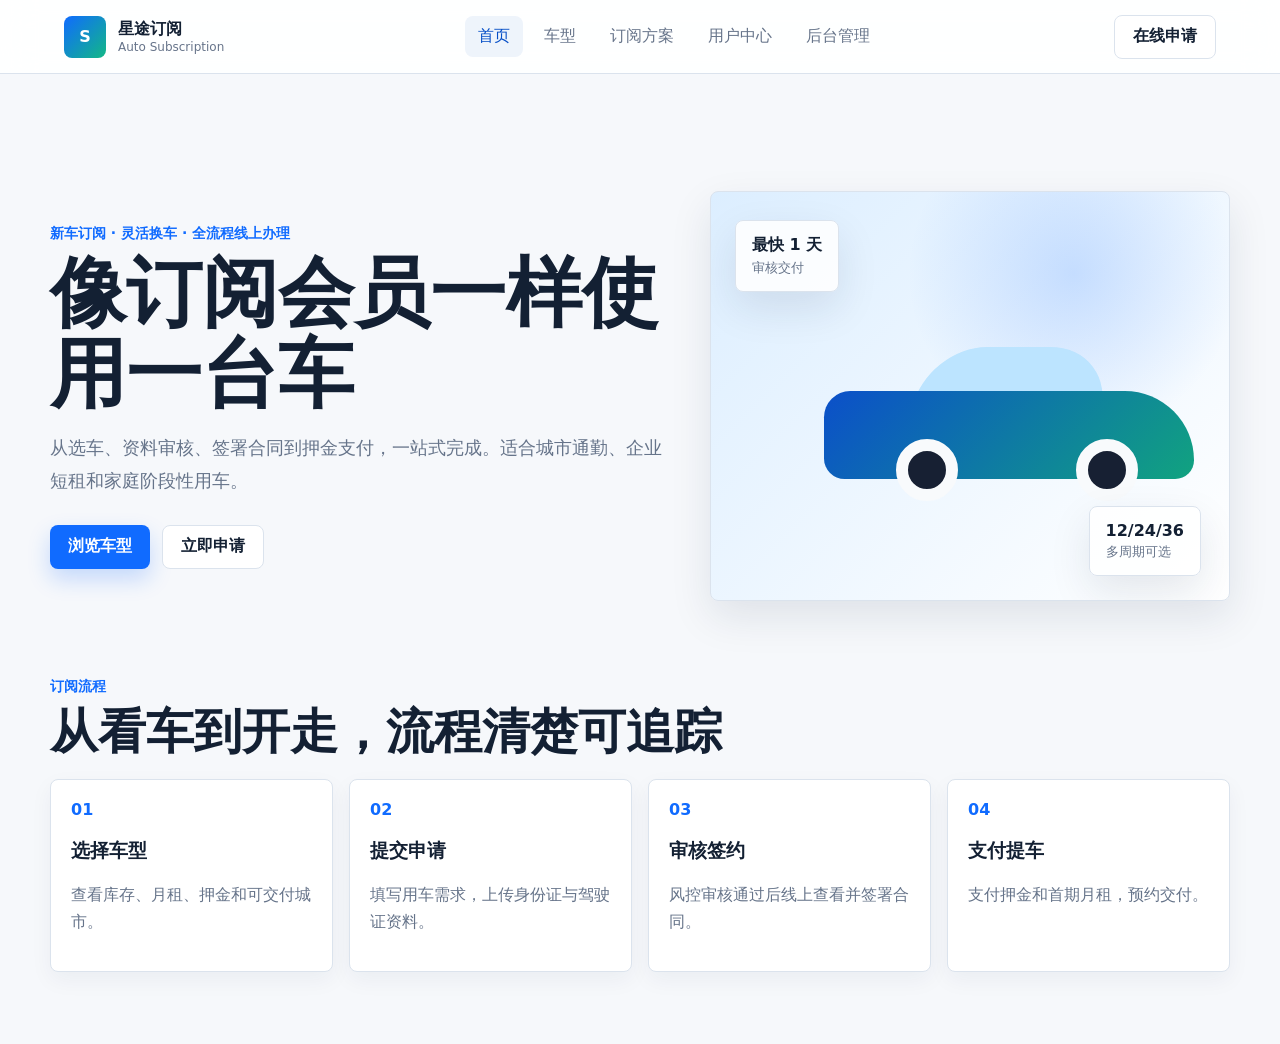
==== index.html @ 54c01206 "Initial car subscription website" ====
<!doctype html>
<html lang="zh-CN">
  <head>
    <meta charset="UTF-8" />
    <meta name="viewport" content="width=device-width, initial-scale=1.0" />
    <title>星途汽车订阅平台</title>
    <link rel="stylesheet" href="./styles.css" />
  </head>
  <body>
    <header class="topbar">
      <a class="brand" href="#home" data-route="home">
        <span class="brand-mark">S</span>
        <span>
          <strong>星途订阅</strong>
          <small>Auto Subscription</small>
        </span>
      </a>
      <nav class="main-nav" aria-label="主导航">
        <a href="#home" data-route="home">首页</a>
        <a href="#models" data-route="models">车型</a>
        <a href="#plans" data-route="plans">订阅方案</a>
        <a href="#user" data-route="user">用户中心</a>
        <a href="#admin" data-route="admin">后台管理</a>
      </nav>
      <a class="ghost-button" href="#apply" data-route="apply">在线申请</a>
    </header>

    <main>
      <section class="page active" id="home" data-page="home">
        <div class="hero">
          <div class="hero-copy">
            <span class="eyebrow">新车订阅 · 灵活换车 · 全流程线上办理</span>
            <h1>像订阅会员一样使用一台车</h1>
            <p>从选车、资料审核、签署合同到押金支付，一站式完成。适合城市通勤、企业短租和家庭阶段性用车。</p>
            <div class="hero-actions">
              <a class="primary-button" href="#models" data-route="models">浏览车型</a>
              <a class="secondary-button" href="#apply" data-route="apply">立即申请</a>
            </div>
          </div>
          <div class="hero-visual" aria-label="订阅汽车展示">
            <div class="car-illustration">
              <div class="car-window"></div>
              <div class="car-body"></div>
              <div class="wheel left"></div>
              <div class="wheel right"></div>
            </div>
            <div class="floating-stat top">
              <strong>最快 1 天</strong>
              <span>审核交付</span>
            </div>
            <div class="floating-stat bottom">
              <strong>12/24/36</strong>
              <span>多周期可选</span>
            </div>
          </div>
        </div>

        <div class="section-header">
          <span>订阅流程</span>
          <h2>从看车到开走，流程清楚可追踪</h2>
        </div>
        <div class="steps-grid">
          <article>
            <strong>01</strong>
            <h3>选择车型</h3>
            <p>查看库存、月租、押金和可交付城市。</p>
          </article>
          <article>
            <strong>02</strong>
            <h3>提交申请</h3>
            <p>填写用车需求，上传身份证与驾驶证资料。</p>
          </article>
          <article>
            <strong>03</strong>
            <h3>审核签约</h3>
            <p>风控审核通过后线上查看并签署合同。</p>
          </article>
          <article>
            <strong>04</strong>
            <h3>支付提车</h3>
            <p>支付押金和首期月租，预约交付。</p>
          </article>
        </div>
      </section>

      <section class="page" id="models" data-page="models">
        <div class="section-header">
          <span>车型列表页</span>
          <h2>选择适合你的订阅车型</h2>
          <p>支持按级别、能源类型和库存状态快速筛选。</p>
        </div>
        <div class="filter-bar">
          <button class="filter active" data-filter="all">全部</button>
          <button class="filter" data-filter="ev">新能源</button>
          <button class="filter" data-filter="suv">SUV</button>
          <button class="filter" data-filter="sedan">轿车</button>
          <button class="filter" data-filter="available">现车可订</button>
        </div>
        <div class="model-grid" id="modelGrid"></div>
      </section>

      <section class="page" id="detail" data-page="detail">
        <div class="detail-layout" id="detailView"></div>
      </section>

      <section class="page" id="plans" data-page="plans">
        <div class="section-header">
          <span>订阅方案选择页</span>
          <h2>选择周期与服务包</h2>
          <p>价格包含基础保险、保养和道路救援，可叠加里程包。</p>
        </div>
        <div class="plan-grid" id="planGrid"></div>
      </section>

      <section class="page" id="apply" data-page="apply">
        <div class="form-shell">
          <div>
            <span class="eyebrow">在线申请页</span>
            <h2>提交订阅申请</h2>
            <p>填写后会进入资料上传与审核流程。当前为本地演示，不会真实提交。</p>
          </div>
          <form class="stacked-form">
            <label>
              订阅车型
              <select>
                <option>Model E 城市版</option>
                <option>Voyage SUV Pro</option>
                <option>Lux S 商务版</option>
              </select>
            </label>
            <label>
              用车城市
              <input type="text" value="上海" />
            </label>
            <label>
              预计开始时间
              <input type="date" />
            </label>
            <label>
              联系人姓名
              <input type="text" placeholder="请输入姓名" />
            </label>
            <label>
              手机号
              <input type="tel" placeholder="请输入手机号" />
            </label>
            <label>
              备注需求
              <textarea placeholder="如交付地址、颜色偏好、企业用车等"></textarea>
            </label>
            <a class="primary-button wide" href="#upload" data-route="upload">下一步：上传资料</a>
          </form>
        </div>
      </section>

      <section class="page" id="upload" data-page="upload">
        <div class="section-header">
          <span>身份/驾驶证资料上传页</span>
          <h2>上传审核资料</h2>
          <p>资料用于实名认证、驾驶资质和风控校验。</p>
        </div>
        <div class="upload-grid">
          <div class="upload-box">
            <strong>身份证正反面</strong>
            <p>支持 JPG、PNG、PDF，需清晰无遮挡。</p>
            <button>选择文件</button>
          </div>
          <div class="upload-box">
            <strong>驾驶证主页/副页</strong>
            <p>有效期需覆盖订阅周期。</p>
            <button>选择文件</button>
          </div>
          <div class="upload-box">
            <strong>补充风控资料</strong>
            <p>企业用户可上传营业执照或授权书。</p>
            <button>选择文件</button>
          </div>
        </div>
        <div class="flow-actions">
          <a class="secondary-button" href="#apply" data-route="apply">返回申请</a>
          <a class="primary-button" href="#confirm" data-route="confirm">提交审核并确认订单</a>
        </div>
      </section>

      <section class="page" id="confirm" data-page="confirm">
        <div class="checkout-layout">
          <div class="checkout-main">
            <span class="eyebrow">订单确认页</span>
            <h2>确认订阅订单</h2>
            <div class="summary-list">
              <div><span>车型</span><strong>Model E 城市版</strong></div>
              <div><span>周期</span><strong>24 个月</strong></div>
              <div><span>月租</span><strong>¥4,280/月</strong></div>
              <div><span>押金</span><strong>¥12,000</strong></div>
              <div><span>交付城市</span><strong>上海</strong></div>
            </div>
          </div>
          <aside class="checkout-side">
            <h3>费用合计</h3>
            <div class="price-line"><span>押金</span><strong>¥12,000</strong></div>
            <div class="price-line"><span>首期月租</span><strong>¥4,280</strong></div>
            <div class="price-total"><span>本次应付</span><strong>¥16,280</strong></div>
            <a class="primary-button wide" href="#payment" data-route="payment">去支付</a>
          </aside>
        </div>
      </section>

      <section class="page" id="payment" data-page="payment">
        <div class="payment-panel">
          <span class="eyebrow">支付/押金支付页</span>
          <h2>支付押金与首期月租</h2>
          <div class="pay-methods">
            <button class="pay-method active">微信支付</button>
            <button class="pay-method">支付宝</button>
            <button class="pay-method">企业转账</button>
          </div>
          <div class="qr-code">¥16,280</div>
          <p>支付成功后订单进入“待签约/交付”状态。</p>
          <a class="primary-button" href="#contract" data-route="contract">模拟支付成功</a>
        </div>
      </section>

      <section class="page" id="user" data-page="user">
        <div class="dashboard-layout">
          <aside class="sidebar">
            <strong>用户中心</strong>
            <a href="#user" data-route="user">我的订单</a>
            <a href="#contract" data-route="contract">合同签署</a>
            <a href="#upload" data-route="upload">资料管理</a>
            <a href="#payment" data-route="payment">账单支付</a>
          </aside>
          <div class="dashboard-main">
            <div class="section-header compact">
              <span>用户中心</span>
              <h2>我的订阅</h2>
            </div>
            <div class="user-card">
              <div>
                <h3>Model E 城市版</h3>
                <p>订单号：SO20260521001 · 状态：待签署合同</p>
              </div>
              <a class="secondary-button" href="#contract" data-route="contract">查看合同</a>
            </div>
            <div class="progress-line">
              <span class="done">申请</span>
              <span class="done">审核</span>
              <span class="active">签约</span>
              <span>支付</span>
              <span>交付</span>
            </div>
            <div class="metric-grid">
              <article><span>下次账单</span><strong>2026-06-21</strong></article>
              <article><span>月租</span><strong>¥4,280</strong></article>
              <article><span>剩余里程</span><strong>1,820 km</strong></article>
            </div>
          </div>
        </div>
      </section>

      <section class="page" id="contract" data-page="contract">
        <div class="contract-layout">
          <div class="contract-doc">
            <span>汽车订阅服务合同</span>
            <h2>星途订阅平台车辆订阅协议</h2>
            <p>甲方为车辆订阅服务提供方，乙方为订阅用户。双方确认车辆、费用、交付、保险、违约与退订规则，并通过电子签名完成合同确认。</p>
            <div class="contract-clause">1. 订阅车辆：Model E 城市版，车架号待交付时确认。</div>
            <div class="contract-clause">2. 订阅周期：24 个月，月租 ¥4,280，押金 ¥12,000。</div>
            <div class="contract-clause">3. 费用支付：乙方应按月支付订阅费用，逾期将触发提醒与风控流程。</div>
            <div class="signature-box">点击右侧按钮完成电子签署</div>
          </div>
          <aside class="contract-actions">
            <span class="eyebrow">合同查看与签署页</span>
            <h3>签署状态</h3>
            <p>合同模板已生成，等待用户电子签。</p>
            <button class="primary-button wide" id="signButton">电子签署</button>
            <button class="secondary-button wide">下载合同</button>
          </aside>
        </div>
      </section>

      <section class="page" id="admin" data-page="admin">
        <div class="admin-layout">
          <aside class="admin-menu">
            <strong>运营后台</strong>
            <button class="admin-tab active" data-admin="vehicles">车辆管理</button>
            <button class="admin-tab" data-admin="pricing">价格管理</button>
            <button class="admin-tab" data-admin="orders">订单管理</button>
            <button class="admin-tab" data-admin="customers">客户管理</button>
            <button class="admin-tab" data-admin="contracts">合同管理</button>
            <button class="admin-tab" data-admin="payments">支付管理</button>
            <button class="admin-tab" data-admin="risk">风控审核</button>
            <button class="admin-tab" data-admin="analytics">运营数据</button>
          </aside>
          <section class="admin-content">
            <div class="admin-head">
              <div>
                <span class="eyebrow">后台模块</span>
                <h2 id="adminTitle">车辆管理</h2>
              </div>
              <button class="primary-button">新增记录</button>
            </div>
            <div class="admin-kpis" id="adminKpis"></div>
            <div class="table-wrap">
              <table>
                <thead id="adminTableHead"></thead>
                <tbody id="adminTableBody"></tbody>
              </table>
            </div>
          </section>
        </div>
      </section>
    </main>

    <script src="./app.js"></script>
  </body>
</html>
---- styles.css ----
:root {
  color-scheme: light;
  --bg: #f6f8fb;
  --panel: #ffffff;
  --panel-soft: #eef4fb;
  --text: #132033;
  --muted: #66748a;
  --line: #dbe3ed;
  --primary: #106bff;
  --primary-dark: #064fc7;
  --accent: #00a884;
  --warning: #f59f00;
  --danger: #d9480f;
  --shadow: 0 16px 42px rgba(21, 42, 70, 0.1);
  font-family:
    Inter, "PingFang SC", "Microsoft YaHei", system-ui, -apple-system,
    BlinkMacSystemFont, "Segoe UI", sans-serif;
}

* {
  box-sizing: border-box;
}

html {
  scroll-behavior: smooth;
}

body {
  margin: 0;
  background: var(--bg);
  color: var(--text);
}

a {
  color: inherit;
  text-decoration: none;
}

button,
input,
select,
textarea {
  font: inherit;
}

.topbar {
  position: sticky;
  top: 0;
  z-index: 10;
  display: flex;
  align-items: center;
  justify-content: space-between;
  gap: 22px;
  min-height: 74px;
  padding: 12px clamp(18px, 5vw, 72px);
  background: rgba(255, 255, 255, 0.9);
  border-bottom: 1px solid var(--line);
  backdrop-filter: blur(16px);
}

.brand {
  display: flex;
  align-items: center;
  gap: 12px;
  min-width: 170px;
}

.brand-mark {
  display: grid;
  width: 42px;
  height: 42px;
  place-items: center;
  color: white;
  background: linear-gradient(135deg, var(--primary), #12b886);
  border-radius: 8px;
  font-weight: 800;
}

.brand small {
  display: block;
  color: var(--muted);
  font-size: 12px;
}

.main-nav {
  display: flex;
  align-items: center;
  justify-content: center;
  gap: 8px;
  flex: 1;
}

.main-nav a,
.sidebar a,
.admin-tab {
  border-radius: 8px;
  color: var(--muted);
  padding: 10px 13px;
}

.main-nav a.active,
.main-nav a:hover,
.sidebar a:hover,
.admin-tab.active {
  background: var(--panel-soft);
  color: var(--primary-dark);
}

main {
  min-height: calc(100vh - 74px);
}

.page {
  display: none;
  width: min(1180px, calc(100% - 36px));
  margin: 0 auto;
  padding: 42px 0 72px;
}

.page.active {
  display: block;
}

.hero {
  display: grid;
  grid-template-columns: minmax(0, 1fr) minmax(340px, 520px);
  gap: 40px;
  align-items: center;
  min-height: 560px;
}

.hero-copy h1,
.section-header h2,
.form-shell h2,
.checkout-main h2,
.payment-panel h2 {
  margin: 10px 0 16px;
  letter-spacing: 0;
  line-height: 1.06;
}

.hero-copy h1 {
  max-width: 680px;
  font-size: clamp(42px, 6vw, 76px);
}

.hero-copy p {
  max-width: 620px;
  color: var(--muted);
  font-size: 18px;
  line-height: 1.8;
}

.eyebrow,
.section-header span {
  color: var(--primary);
  font-size: 14px;
  font-weight: 800;
}

.hero-actions,
.flow-actions {
  display: flex;
  flex-wrap: wrap;
  gap: 12px;
  margin-top: 28px;
}

.primary-button,
.secondary-button,
.ghost-button {
  display: inline-flex;
  align-items: center;
  justify-content: center;
  min-height: 44px;
  border: 0;
  border-radius: 8px;
  cursor: pointer;
  font-weight: 800;
  padding: 0 18px;
}

.primary-button {
  color: white;
  background: var(--primary);
  box-shadow: 0 10px 22px rgba(16, 107, 255, 0.22);
}

.primary-button:hover {
  background: var(--primary-dark);
}

.secondary-button,
.ghost-button {
  background: var(--panel);
  border: 1px solid var(--line);
  color: var(--text);
}

.wide {
  width: 100%;
}

.hero-visual {
  position: relative;
  min-height: 410px;
  overflow: hidden;
  background:
    radial-gradient(circle at 70% 20%, rgba(16, 107, 255, 0.18), transparent 34%),
    linear-gradient(135deg, #dceeff, #ffffff);
  border: 1px solid var(--line);
  border-radius: 8px;
  box-shadow: var(--shadow);
}

.car-illustration {
  position: absolute;
  right: 35px;
  bottom: 85px;
  width: 370px;
  height: 190px;
}

.car-body {
  position: absolute;
  inset: 66px 0 36px;
  background: linear-gradient(135deg, #0b4fca, #11a37f);
  border-radius: 28px 74px 20px 22px;
}

.car-window {
  position: absolute;
  top: 22px;
  left: 94px;
  width: 190px;
  height: 75px;
  background: #bce4ff;
  border-radius: 60px 68px 8px 10px;
  transform: skewX(-14deg);
}

.wheel {
  position: absolute;
  bottom: 14px;
  width: 62px;
  height: 62px;
  background: #172033;
  border: 12px solid #f8fafc;
  border-radius: 50%;
}

.wheel.left {
  left: 72px;
}

.wheel.right {
  right: 56px;
}

.floating-stat {
  position: absolute;
  display: grid;
  gap: 3px;
  padding: 14px 16px;
  background: rgba(255, 255, 255, 0.88);
  border: 1px solid var(--line);
  border-radius: 8px;
  box-shadow: var(--shadow);
}

.floating-stat.top {
  left: 24px;
  top: 28px;
}

.floating-stat.bottom {
  right: 28px;
  bottom: 24px;
}

.floating-stat span {
  color: var(--muted);
  font-size: 13px;
}

.section-header {
  max-width: 760px;
  margin-bottom: 22px;
}

.section-header h2 {
  font-size: clamp(30px, 4vw, 48px);
}

.section-header p {
  color: var(--muted);
  line-height: 1.7;
}

.section-header.compact h2 {
  font-size: 34px;
}

.steps-grid,
.model-grid,
.plan-grid,
.upload-grid,
.metric-grid,
.admin-kpis {
  display: grid;
  grid-template-columns: repeat(4, minmax(0, 1fr));
  gap: 16px;
}

.steps-grid article,
.model-card,
.plan-card,
.upload-box,
.user-card,
.metric-grid article,
.checkout-side,
.payment-panel,
.contract-actions,
.admin-kpis article {
  background: var(--panel);
  border: 1px solid var(--line);
  border-radius: 8px;
  box-shadow: 0 8px 22px rgba(21, 42, 70, 0.05);
}

.steps-grid article,
.model-card,
.plan-card,
.upload-box,
.metric-grid article,
.admin-kpis article {
  padding: 20px;
}

.steps-grid strong {
  color: var(--primary);
}

.steps-grid p,
.model-card p,
.plan-card p,
.upload-box p,
.payment-panel p,
.contract-actions p {
  color: var(--muted);
  line-height: 1.65;
}

.filter-bar,
.pay-methods {
  display: flex;
  flex-wrap: wrap;
  gap: 10px;
  margin-bottom: 22px;
}

.filter,
.pay-method {
  min-height: 38px;
  padding: 0 14px;
  border: 1px solid var(--line);
  background: var(--panel);
  border-radius: 999px;
  cursor: pointer;
}

.filter.active,
.pay-method.active {
  color: white;
  background: var(--primary);
  border-color: var(--primary);
}

.model-card {
  display: grid;
  gap: 14px;
}

.model-image {
  display: grid;
  min-height: 150px;
  place-items: end center;
  padding: 22px 18px;
  background: linear-gradient(135deg, #e9f3ff, #f8fbff);
  border-radius: 8px;
}

.mini-car {
  width: 82%;
  max-width: 260px;
  height: 72px;
  background: linear-gradient(135deg, var(--paint, #106bff), #172033);
  border-radius: 42px 80px 18px 22px;
  position: relative;
}

.mini-car::before {
  content: "";
  position: absolute;
  top: -30px;
  left: 32%;
  width: 38%;
  height: 42px;
  background: #cfeeff;
  border-radius: 48px 50px 4px 6px;
  transform: skewX(-12deg);
}

.mini-car::after {
  content: "";
  position: absolute;
  left: 14%;
  right: 11%;
  bottom: -14px;
  height: 28px;
  background:
    radial-gradient(circle at 10% 50%, #172033 0 12px, transparent 13px),
    radial-gradient(circle at 90% 50%, #172033 0 12px, transparent 13px);
}

.tag-row {
  display: flex;
  flex-wrap: wrap;
  gap: 8px;
}

.tag {
  border-radius: 999px;
  background: var(--panel-soft);
  color: var(--primary-dark);
  font-size: 12px;
  font-weight: 800;
  padding: 5px 8px;
}

.card-foot,
.price-line,
.price-total,
.summary-list div {
  display: flex;
  align-items: center;
  justify-content: space-between;
  gap: 16px;
}

.price {
  color: var(--primary-dark);
  font-size: 24px;
}

.detail-layout,
.checkout-layout,
.contract-layout {
  display: grid;
  grid-template-columns: minmax(0, 1fr) 360px;
  gap: 24px;
}

.detail-media,
.detail-panel,
.checkout-main,
.contract-doc,
.form-shell,
.dashboard-main,
.admin-content {
  background: var(--panel);
  border: 1px solid var(--line);
  border-radius: 8px;
  padding: 28px;
}

.detail-media {
  min-height: 400px;
  display: grid;
  align-items: end;
  background: linear-gradient(135deg, #edf6ff, #ffffff);
}

.detail-media .mini-car {
  margin: auto auto 42px;
  width: min(540px, 85%);
  height: 128px;
}

.detail-panel {
  display: grid;
  align-content: start;
  gap: 18px;
}

.spec-grid {
  display: grid;
  grid-template-columns: repeat(2, minmax(0, 1fr));
  gap: 12px;
}

.spec-grid div {
  padding: 12px;
  background: var(--panel-soft);
  border-radius: 8px;
}

.spec-grid span,
.summary-list span,
.metric-grid span,
.price-line span,
.admin-kpis span {
  display: block;
  color: var(--muted);
  font-size: 13px;
}

.plan-card {
  display: grid;
  gap: 13px;
  position: relative;
}

.plan-card.featured {
  border-color: rgba(16, 107, 255, 0.5);
  box-shadow: 0 16px 36px rgba(16, 107, 255, 0.12);
}

.plan-card ul {
  display: grid;
  gap: 8px;
  margin: 0;
  padding: 0 0 0 18px;
  color: var(--muted);
}

.form-shell {
  display: grid;
  grid-template-columns: 0.82fr 1.18fr;
  gap: 30px;
}

.stacked-form {
  display: grid;
  gap: 14px;
}

.stacked-form label {
  display: grid;
  gap: 7px;
  color: var(--muted);
  font-weight: 700;
}

.stacked-form input,
.stacked-form select,
.stacked-form textarea {
  width: 100%;
  border: 1px solid var(--line);
  border-radius: 8px;
  color: var(--text);
  padding: 12px 13px;
}

.stacked-form textarea {
  min-height: 96px;
  resize: vertical;
}

.upload-box {
  min-height: 190px;
  display: grid;
  align-content: space-between;
}

.upload-box button {
  min-height: 40px;
  border: 1px dashed var(--primary);
  border-radius: 8px;
  color: var(--primary-dark);
  background: #f4f8ff;
  cursor: pointer;
}

.checkout-main,
.checkout-side,
.contract-actions,
.payment-panel {
  padding: 28px;
}

.summary-list {
  display: grid;
  gap: 12px;
  margin-top: 24px;
}

.summary-list div,
.price-line,
.price-total {
  padding: 14px 0;
  border-bottom: 1px solid var(--line);
}

.price-total strong {
  color: var(--danger);
  font-size: 30px;
}

.payment-panel {
  width: min(560px, 100%);
  margin: 0 auto;
  text-align: center;
}

.pay-methods {
  justify-content: center;
}

.qr-code {
  display: grid;
  width: 210px;
  height: 210px;
  place-items: center;
  margin: 24px auto;
  background:
    linear-gradient(90deg, #172033 10px, transparent 10px) 0 0 / 24px 24px,
    linear-gradient(#172033 10px, transparent 10px) 0 0 / 24px 24px,
    #fff;
  border: 12px solid white;
  outline: 1px solid var(--line);
  color: var(--primary);
  font-size: 28px;
  font-weight: 900;
}

.dashboard-layout,
.admin-layout {
  display: grid;
  grid-template-columns: 230px minmax(0, 1fr);
  gap: 20px;
}

.sidebar,
.admin-menu {
  position: sticky;
  top: 94px;
  display: grid;
  align-content: start;
  gap: 8px;
  min-height: 420px;
  background: var(--panel);
  border: 1px solid var(--line);
  border-radius: 8px;
  padding: 18px;
}

.user-card {
  display: flex;
  align-items: center;
  justify-content: space-between;
  gap: 18px;
  padding: 22px;
}

.user-card p {
  color: var(--muted);
}

.progress-line {
  display: grid;
  grid-template-columns: repeat(5, minmax(0, 1fr));
  gap: 8px;
  margin: 22px 0;
}

.progress-line span {
  border-radius: 8px;
  background: var(--panel-soft);
  color: var(--muted);
  padding: 10px;
  text-align: center;
}

.progress-line .done {
  color: #087f5b;
  background: #d3f9d8;
}

.progress-line .active {
  color: #8d5b00;
  background: #fff3bf;
}

.contract-doc {
  min-height: 620px;
  background: #fffefa;
}

.contract-doc h2 {
  text-align: center;
}

.contract-doc p {
  color: var(--muted);
  line-height: 1.8;
}

.contract-clause {
  margin-top: 16px;
  padding: 14px;
  border: 1px solid #eadfbe;
  border-radius: 8px;
  background: #fff9db;
}

.signature-box {
  display: grid;
  height: 116px;
  place-items: center;
  margin-top: 28px;
  border: 1px dashed var(--warning);
  border-radius: 8px;
  color: var(--muted);
}

.signature-box.signed {
  border-color: var(--accent);
  color: #087f5b;
  background: #d3f9d8;
  font-weight: 900;
}

.admin-menu button {
  border: 0;
  text-align: left;
  background: transparent;
  cursor: pointer;
}

.admin-head {
  display: flex;
  align-items: center;
  justify-content: space-between;
  gap: 18px;
  margin-bottom: 18px;
}

.admin-head h2 {
  margin: 6px 0 0;
  font-size: 34px;
}

.admin-kpis {
  grid-template-columns: repeat(3, minmax(0, 1fr));
  margin-bottom: 18px;
}

.admin-kpis strong {
  display: block;
  margin-top: 6px;
  font-size: 24px;
}

.table-wrap {
  overflow-x: auto;
  border: 1px solid var(--line);
  border-radius: 8px;
}

table {
  width: 100%;
  min-width: 780px;
  border-collapse: collapse;
  background: white;
}

th,
td {
  padding: 14px 15px;
  border-bottom: 1px solid var(--line);
  text-align: left;
  white-space: nowrap;
}

th {
  color: var(--muted);
  background: #f8fafc;
  font-size: 13px;
}

.status {
  display: inline-flex;
  align-items: center;
  min-height: 26px;
  border-radius: 999px;
  padding: 0 9px;
  background: var(--panel-soft);
  color: var(--primary-dark);
  font-size: 12px;
  font-weight: 800;
}

@media (max-width: 980px) {
  .topbar,
  .main-nav {
    flex-wrap: wrap;
  }

  .main-nav {
    justify-content: flex-start;
    order: 3;
    width: 100%;
  }

  .hero,
  .detail-layout,
  .checkout-layout,
  .contract-layout,
  .form-shell,
  .dashboard-layout,
  .admin-layout {
    grid-template-columns: 1fr;
  }

  .steps-grid,
  .model-grid,
  .plan-grid,
  .upload-grid,
  .metric-grid,
  .admin-kpis {
    grid-template-columns: repeat(2, minmax(0, 1fr));
  }

  .sidebar,
  .admin-menu {
    position: static;
    min-height: unset;
  }
}

@media (max-width: 620px) {
  .page {
    width: min(100% - 24px, 1180px);
    padding-top: 26px;
  }

  .topbar {
    padding: 12px;
  }

  .ghost-button {
    width: 100%;
  }

  .hero {
    min-height: unset;
  }

  .hero-visual {
    min-height: 290px;
  }

  .car-illustration {
    right: -28px;
    bottom: 70px;
    transform: scale(0.72);
  }

  .steps-grid,
  .model-grid,
  .plan-grid,
  .upload-grid,
  .metric-grid,
  .admin-kpis,
  .progress-line,
  .spec-grid {
    grid-template-columns: 1fr;
  }

  .user-card,
  .admin-head {
    align-items: stretch;
    flex-direction: column;
  }
}
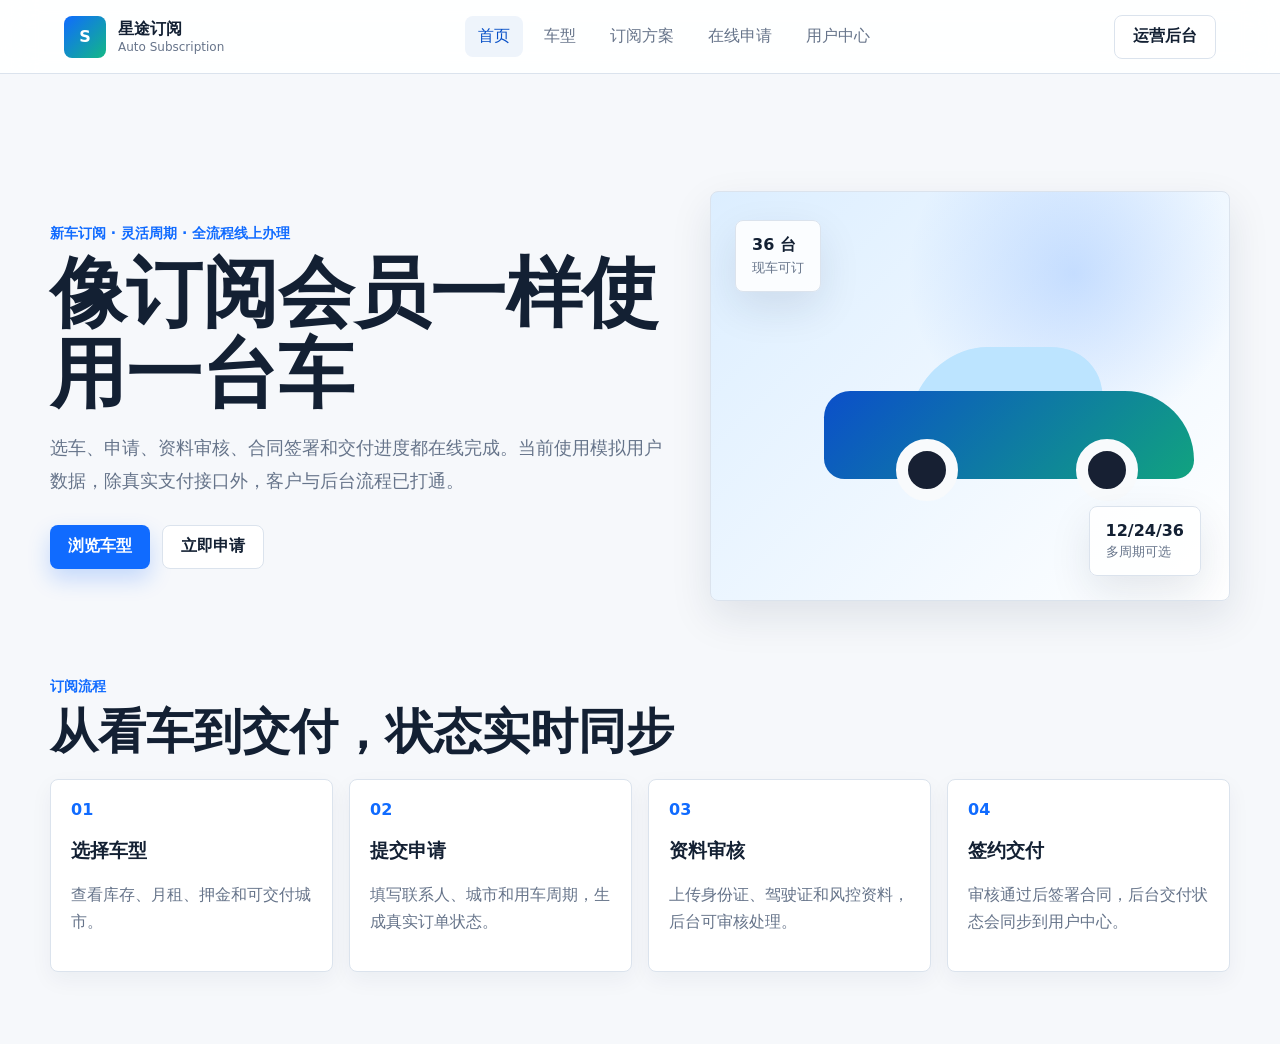
==== commit ca380ba6: "Split admin console and wire subscription workflow" ====
--- a/index.html
+++ b/index.html
@@ -19,19 +19,19 @@
         <a href="#home" data-route="home">首页</a>
         <a href="#models" data-route="models">车型</a>
         <a href="#plans" data-route="plans">订阅方案</a>
+        <a href="#apply" data-route="apply">在线申请</a>
         <a href="#user" data-route="user">用户中心</a>
-        <a href="#admin" data-route="admin">后台管理</a>
       </nav>
-      <a class="ghost-button" href="#apply" data-route="apply">在线申请</a>
+      <a class="ghost-button" href="./admin-login.html">运营后台</a>
     </header>
 
     <main>
-      <section class="page active" id="home" data-page="home">
+      <section class="page active" data-page="home">
         <div class="hero">
           <div class="hero-copy">
-            <span class="eyebrow">新车订阅 · 灵活换车 · 全流程线上办理</span>
+            <span class="eyebrow">新车订阅 · 灵活周期 · 全流程线上办理</span>
             <h1>像订阅会员一样使用一台车</h1>
-            <p>从选车、资料审核、签署合同到押金支付，一站式完成。适合城市通勤、企业短租和家庭阶段性用车。</p>
+            <p>选车、申请、资料审核、合同签署和交付进度都在线完成。当前使用模拟用户数据，除真实支付接口外，客户与后台流程已打通。</p>
             <div class="hero-actions">
               <a class="primary-button" href="#models" data-route="models">浏览车型</a>
               <a class="secondary-button" href="#apply" data-route="apply">立即申请</a>
@@ -45,8 +45,8 @@
               <div class="wheel right"></div>
             </div>
             <div class="floating-stat top">
-              <strong>最快 1 天</strong>
-              <span>审核交付</span>
+              <strong id="homeAvailable">-- 台</strong>
+              <span>现车可订</span>
             </div>
             <div class="floating-stat bottom">
               <strong>12/24/36</strong>
@@ -57,37 +57,21 @@
 
         <div class="section-header">
           <span>订阅流程</span>
-          <h2>从看车到开走，流程清楚可追踪</h2>
+          <h2>从看车到交付，状态实时同步</h2>
         </div>
         <div class="steps-grid">
-          <article>
-            <strong>01</strong>
-            <h3>选择车型</h3>
-            <p>查看库存、月租、押金和可交付城市。</p>
-          </article>
-          <article>
-            <strong>02</strong>
-            <h3>提交申请</h3>
-            <p>填写用车需求，上传身份证与驾驶证资料。</p>
-          </article>
-          <article>
-            <strong>03</strong>
-            <h3>审核签约</h3>
-            <p>风控审核通过后线上查看并签署合同。</p>
-          </article>
-          <article>
-            <strong>04</strong>
-            <h3>支付提车</h3>
-            <p>支付押金和首期月租，预约交付。</p>
-          </article>
-        </div>
-      </section>
-
-      <section class="page" id="models" data-page="models">
+          <article><strong>01</strong><h3>选择车型</h3><p>查看库存、月租、押金和可交付城市。</p></article>
+          <article><strong>02</strong><h3>提交申请</h3><p>填写联系人、城市和用车周期，生成真实订单状态。</p></article>
+          <article><strong>03</strong><h3>资料审核</h3><p>上传身份证、驾驶证和风控资料，后台可审核处理。</p></article>
+          <article><strong>04</strong><h3>签约交付</h3><p>审核通过后签署合同，后台交付状态会同步到用户中心。</p></article>
+        </div>
+      </section>
+
+      <section class="page" data-page="models">
         <div class="section-header">
           <span>车型列表页</span>
           <h2>选择适合你的订阅车型</h2>
-          <p>支持按级别、能源类型和库存状态快速筛选。</p>
+          <p>库存和上下架状态来自共享模拟数据，运营后台调整后前端会同步展示。</p>
         </div>
         <div class="filter-bar">
           <button class="filter active" data-filter="all">全部</button>
@@ -99,128 +83,99 @@
         <div class="model-grid" id="modelGrid"></div>
       </section>
 
-      <section class="page" id="detail" data-page="detail">
+      <section class="page" data-page="detail">
         <div class="detail-layout" id="detailView"></div>
       </section>
 
-      <section class="page" id="plans" data-page="plans">
+      <section class="page" data-page="plans">
         <div class="section-header">
           <span>订阅方案选择页</span>
           <h2>选择周期与服务包</h2>
-          <p>价格包含基础保险、保养和道路救援，可叠加里程包。</p>
+          <p>方案选择会写入当前申请草稿，并在确认订单、合同和后台订单中贯通。</p>
         </div>
         <div class="plan-grid" id="planGrid"></div>
       </section>
 
-      <section class="page" id="apply" data-page="apply">
+      <section class="page" data-page="apply">
         <div class="form-shell">
           <div>
             <span class="eyebrow">在线申请页</span>
             <h2>提交订阅申请</h2>
-            <p>填写后会进入资料上传与审核流程。当前为本地演示，不会真实提交。</p>
-          </div>
-          <form class="stacked-form">
-            <label>
-              订阅车型
-              <select>
-                <option>Model E 城市版</option>
-                <option>Voyage SUV Pro</option>
-                <option>Lux S 商务版</option>
-              </select>
-            </label>
-            <label>
-              用车城市
-              <input type="text" value="上海" />
-            </label>
-            <label>
-              预计开始时间
-              <input type="date" />
-            </label>
-            <label>
-              联系人姓名
-              <input type="text" placeholder="请输入姓名" />
-            </label>
-            <label>
-              手机号
-              <input type="tel" placeholder="请输入手机号" />
-            </label>
-            <label>
-              备注需求
-              <textarea placeholder="如交付地址、颜色偏好、企业用车等"></textarea>
-            </label>
-            <a class="primary-button wide" href="#upload" data-route="upload">下一步：上传资料</a>
+            <p>表单会进行基础校验并创建模拟订单，后续上传资料、合同签署、后台审核都会围绕该订单流转。</p>
+          </div>
+          <form class="stacked-form" id="applyForm">
+            <label>订阅车型<select name="modelId" id="applyModel"></select></label>
+            <label>订阅周期<select name="planId" id="applyPlan"></select></label>
+            <label>用车城市<input name="city" type="text" value="上海" required /></label>
+            <label>预计开始时间<input name="startDate" type="date" required /></label>
+            <label>联系人姓名<input name="name" type="text" value="陈女士" required /></label>
+            <label>手机号<input name="phone" type="tel" value="13800001234" pattern="^1[3-9]\d{9}$" required /></label>
+            <label>备注需求<textarea name="note" placeholder="如交付地址、颜色偏好、企业用车等"></textarea></label>
+            <button class="primary-button wide" type="submit">提交申请并进入资料上传</button>
           </form>
         </div>
       </section>
 
-      <section class="page" id="upload" data-page="upload">
+      <section class="page" data-page="upload">
         <div class="section-header">
           <span>身份/驾驶证资料上传页</span>
           <h2>上传审核资料</h2>
-          <p>资料用于实名认证、驾驶资质和风控校验。</p>
-        </div>
-        <div class="upload-grid">
-          <div class="upload-box">
+          <p>演示环境不上传真实文件，选择文件后会记录文件名和校验状态，用于后台风控审核。</p>
+        </div>
+        <form class="upload-grid" id="uploadForm">
+          <label class="upload-box">
             <strong>身份证正反面</strong>
-            <p>支持 JPG、PNG、PDF，需清晰无遮挡。</p>
-            <button>选择文件</button>
-          </div>
-          <div class="upload-box">
+            <p id="idDocName">支持 JPG、PNG、PDF，需清晰无遮挡。</p>
+            <input name="identity" type="file" accept=".jpg,.jpeg,.png,.pdf" required />
+          </label>
+          <label class="upload-box">
             <strong>驾驶证主页/副页</strong>
-            <p>有效期需覆盖订阅周期。</p>
-            <button>选择文件</button>
-          </div>
-          <div class="upload-box">
+            <p id="licenseDocName">有效期需覆盖订阅周期。</p>
+            <input name="license" type="file" accept=".jpg,.jpeg,.png,.pdf" required />
+          </label>
+          <label class="upload-box">
             <strong>补充风控资料</strong>
-            <p>企业用户可上传营业执照或授权书。</p>
-            <button>选择文件</button>
-          </div>
-        </div>
+            <p id="riskDocName">企业用户可上传营业执照或授权书。</p>
+            <input name="risk" type="file" accept=".jpg,.jpeg,.png,.pdf" />
+          </label>
+        </form>
         <div class="flow-actions">
           <a class="secondary-button" href="#apply" data-route="apply">返回申请</a>
-          <a class="primary-button" href="#confirm" data-route="confirm">提交审核并确认订单</a>
-        </div>
-      </section>
-
-      <section class="page" id="confirm" data-page="confirm">
+          <button class="primary-button" id="submitDocsButton" type="button">提交资料并确认订单</button>
+        </div>
+      </section>
+
+      <section class="page" data-page="confirm">
         <div class="checkout-layout">
           <div class="checkout-main">
             <span class="eyebrow">订单确认页</span>
             <h2>确认订阅订单</h2>
-            <div class="summary-list">
-              <div><span>车型</span><strong>Model E 城市版</strong></div>
-              <div><span>周期</span><strong>24 个月</strong></div>
-              <div><span>月租</span><strong>¥4,280/月</strong></div>
-              <div><span>押金</span><strong>¥12,000</strong></div>
-              <div><span>交付城市</span><strong>上海</strong></div>
-            </div>
+            <div class="summary-list" id="orderSummary"></div>
           </div>
           <aside class="checkout-side">
             <h3>费用合计</h3>
-            <div class="price-line"><span>押金</span><strong>¥12,000</strong></div>
-            <div class="price-line"><span>首期月租</span><strong>¥4,280</strong></div>
-            <div class="price-total"><span>本次应付</span><strong>¥16,280</strong></div>
-            <a class="primary-button wide" href="#payment" data-route="payment">去支付</a>
+            <div id="feeSummary"></div>
+            <button class="primary-button wide" id="confirmOrderButton">确认订单</button>
           </aside>
         </div>
       </section>
 
-      <section class="page" id="payment" data-page="payment">
+      <section class="page" data-page="payment">
         <div class="payment-panel">
           <span class="eyebrow">支付/押金支付页</span>
-          <h2>支付押金与首期月租</h2>
+          <h2>支付接口待接入</h2>
           <div class="pay-methods">
             <button class="pay-method active">微信支付</button>
             <button class="pay-method">支付宝</button>
             <button class="pay-method">企业转账</button>
           </div>
-          <div class="qr-code">¥16,280</div>
-          <p>支付成功后订单进入“待签约/交付”状态。</p>
-          <a class="primary-button" href="#contract" data-route="contract">模拟支付成功</a>
-        </div>
-      </section>
-
-      <section class="page" id="user" data-page="user">
+          <div class="qr-code" id="payAmount">--</div>
+          <p>本版本按要求不接入真实支付接口。点击下方按钮会生成“待支付”账单，后台支付管理可看到该记录。</p>
+          <button class="primary-button" id="mockPaymentButton">生成待支付账单</button>
+        </div>
+      </section>
+
+      <section class="page" data-page="user">
         <div class="dashboard-layout">
           <aside class="sidebar">
             <strong>用户中心</strong>
@@ -234,83 +189,27 @@
               <span>用户中心</span>
               <h2>我的订阅</h2>
             </div>
-            <div class="user-card">
-              <div>
-                <h3>Model E 城市版</h3>
-                <p>订单号：SO20260521001 · 状态：待签署合同</p>
-              </div>
-              <a class="secondary-button" href="#contract" data-route="contract">查看合同</a>
-            </div>
-            <div class="progress-line">
-              <span class="done">申请</span>
-              <span class="done">审核</span>
-              <span class="active">签约</span>
-              <span>支付</span>
-              <span>交付</span>
-            </div>
-            <div class="metric-grid">
-              <article><span>下次账单</span><strong>2026-06-21</strong></article>
-              <article><span>月租</span><strong>¥4,280</strong></article>
-              <article><span>剩余里程</span><strong>1,820 km</strong></article>
-            </div>
-          </div>
-        </div>
-      </section>
-
-      <section class="page" id="contract" data-page="contract">
+            <div id="userCenter"></div>
+          </div>
+        </div>
+      </section>
+
+      <section class="page" data-page="contract">
         <div class="contract-layout">
-          <div class="contract-doc">
-            <span>汽车订阅服务合同</span>
-            <h2>星途订阅平台车辆订阅协议</h2>
-            <p>甲方为车辆订阅服务提供方，乙方为订阅用户。双方确认车辆、费用、交付、保险、违约与退订规则，并通过电子签名完成合同确认。</p>
-            <div class="contract-clause">1. 订阅车辆：Model E 城市版，车架号待交付时确认。</div>
-            <div class="contract-clause">2. 订阅周期：24 个月，月租 ¥4,280，押金 ¥12,000。</div>
-            <div class="contract-clause">3. 费用支付：乙方应按月支付订阅费用，逾期将触发提醒与风控流程。</div>
-            <div class="signature-box">点击右侧按钮完成电子签署</div>
-          </div>
+          <div class="contract-doc" id="contractDoc"></div>
           <aside class="contract-actions">
             <span class="eyebrow">合同查看与签署页</span>
-            <h3>签署状态</h3>
-            <p>合同模板已生成，等待用户电子签。</p>
+            <h3 id="contractStatus">签署状态</h3>
+            <p>合同由当前订单自动生成，签署后会同步到运营后台合同管理。</p>
             <button class="primary-button wide" id="signButton">电子签署</button>
-            <button class="secondary-button wide">下载合同</button>
+            <button class="secondary-button wide" id="downloadContractButton">下载合同</button>
           </aside>
         </div>
       </section>
-
-      <section class="page" id="admin" data-page="admin">
-        <div class="admin-layout">
-          <aside class="admin-menu">
-            <strong>运营后台</strong>
-            <button class="admin-tab active" data-admin="vehicles">车辆管理</button>
-            <button class="admin-tab" data-admin="pricing">价格管理</button>
-            <button class="admin-tab" data-admin="orders">订单管理</button>
-            <button class="admin-tab" data-admin="customers">客户管理</button>
-            <button class="admin-tab" data-admin="contracts">合同管理</button>
-            <button class="admin-tab" data-admin="payments">支付管理</button>
-            <button class="admin-tab" data-admin="risk">风控审核</button>
-            <button class="admin-tab" data-admin="analytics">运营数据</button>
-          </aside>
-          <section class="admin-content">
-            <div class="admin-head">
-              <div>
-                <span class="eyebrow">后台模块</span>
-                <h2 id="adminTitle">车辆管理</h2>
-              </div>
-              <button class="primary-button">新增记录</button>
-            </div>
-            <div class="admin-kpis" id="adminKpis"></div>
-            <div class="table-wrap">
-              <table>
-                <thead id="adminTableHead"></thead>
-                <tbody id="adminTableBody"></tbody>
-              </table>
-            </div>
-          </section>
-        </div>
-      </section>
     </main>
 
+    <div class="toast" id="toast" role="status" aria-live="polite"></div>
+    <script src="./data.js"></script>
     <script src="./app.js"></script>
   </body>
 </html>
--- a/styles.css
+++ b/styles.css
@@ -23,12 +23,14 @@
 
 html {
   scroll-behavior: smooth;
+  -webkit-text-size-adjust: 100%;
 }
 
 body {
   margin: 0;
   background: var(--bg);
   color: var(--text);
+  overflow-x: hidden;
 }
 
 a {
@@ -41,6 +43,14 @@
 select,
 textarea {
   font: inherit;
+}
+
+button,
+a,
+input,
+select,
+textarea {
+  -webkit-tap-highlight-color: transparent;
 }
 
 .topbar {
@@ -178,6 +188,7 @@
   cursor: pointer;
   font-weight: 800;
   padding: 0 18px;
+  touch-action: manipulation;
 }
 
 .primary-button {
@@ -188,6 +199,14 @@
 
 .primary-button:hover {
   background: var(--primary-dark);
+}
+
+.primary-button:disabled,
+.secondary-button:disabled,
+.ghost-button:disabled,
+button:disabled {
+  cursor: not-allowed;
+  opacity: 0.55;
 }
 
 .secondary-button,
@@ -195,6 +214,16 @@
   background: var(--panel);
   border: 1px solid var(--line);
   color: var(--text);
+}
+
+.compact-button {
+  min-height: 34px;
+  padding: 0 11px;
+  font-size: 13px;
+}
+
+.danger-action {
+  color: var(--danger);
 }
 
 .wide {
@@ -580,6 +609,15 @@
   color: var(--primary-dark);
   background: #f4f8ff;
   cursor: pointer;
+}
+
+.upload-box input[type="file"] {
+  width: 100%;
+  border: 1px dashed var(--primary);
+  border-radius: 8px;
+  color: var(--muted);
+  background: #f4f8ff;
+  padding: 10px;
 }
 
 .checkout-main,
@@ -751,6 +789,16 @@
   font-size: 34px;
 }
 
+.admin-head h1 {
+  margin: 6px 0 0;
+  font-size: 36px;
+}
+
+.admin-head p {
+  margin: 8px 0 0;
+  color: var(--muted);
+}
+
 .admin-kpis {
   grid-template-columns: repeat(3, minmax(0, 1fr));
   margin-bottom: 18px;
@@ -766,6 +814,7 @@
   overflow-x: auto;
   border: 1px solid var(--line);
   border-radius: 8px;
+  -webkit-overflow-scrolling: touch;
 }
 
 table {
@@ -801,6 +850,85 @@
   font-weight: 800;
 }
 
+.action-cell {
+  display: flex;
+  flex-wrap: wrap;
+  gap: 8px;
+}
+
+.empty-state {
+  background: var(--panel);
+  border: 1px solid var(--line);
+  border-radius: 8px;
+  padding: 28px;
+}
+
+.empty-state p {
+  color: var(--muted);
+}
+
+.toast {
+  position: fixed;
+  right: 18px;
+  bottom: 18px;
+  z-index: 50;
+  max-width: min(420px, calc(100vw - 36px));
+  padding: 13px 16px;
+  color: white;
+  background: #132033;
+  border-radius: 8px;
+  box-shadow: var(--shadow);
+  opacity: 0;
+  pointer-events: none;
+  transform: translateY(10px);
+  transition: opacity 0.18s ease, transform 0.18s ease;
+}
+
+.toast.show {
+  opacity: 1;
+  transform: translateY(0);
+}
+
+.login-page {
+  min-height: 100vh;
+  background:
+    radial-gradient(circle at 20% 10%, rgba(16, 107, 255, 0.14), transparent 30%),
+    linear-gradient(135deg, #f6f8fb, #eef6ff);
+}
+
+.login-shell {
+  display: grid;
+  min-height: 100vh;
+  place-items: center;
+  padding: 24px;
+}
+
+.login-card {
+  display: grid;
+  gap: 24px;
+  width: min(460px, 100%);
+  background: var(--panel);
+  border: 1px solid var(--line);
+  border-radius: 8px;
+  box-shadow: var(--shadow);
+  padding: 30px;
+}
+
+.login-card h1 {
+  margin: 10px 0 10px;
+  font-size: 34px;
+  line-height: 1.12;
+}
+
+.login-card p {
+  color: var(--muted);
+  line-height: 1.7;
+}
+
+.admin-page {
+  width: min(1280px, calc(100% - 36px));
+}
+
 @media (max-width: 980px) {
   .topbar,
   .main-nav {
@@ -811,6 +939,13 @@
     justify-content: flex-start;
     order: 3;
     width: 100%;
+    overflow-x: auto;
+    padding-bottom: 2px;
+    scrollbar-width: none;
+  }
+
+  .main-nav::-webkit-scrollbar {
+    display: none;
   }
 
   .hero,
@@ -840,31 +975,142 @@
 }
 
 @media (max-width: 620px) {
+  body {
+    background: #f8fafc;
+  }
+
   .page {
     width: min(100% - 24px, 1180px);
-    padding-top: 26px;
+    padding: 24px 0 44px;
   }
 
   .topbar {
-    padding: 12px;
-  }
-
-  .ghost-button {
+    gap: 10px;
+    min-height: auto;
+    padding: 10px 12px;
+  }
+
+  .brand {
+    min-width: 0;
+  }
+
+  .brand-mark {
+    width: 38px;
+    height: 38px;
+  }
+
+  .brand strong {
+    font-size: 15px;
+  }
+
+  .brand small {
+    display: none;
+  }
+
+  .main-nav {
+    display: grid;
+    grid-auto-columns: max-content;
+    grid-auto-flow: column;
+    gap: 8px;
+    margin: 0 -12px;
+    padding: 2px 12px 8px;
+    width: calc(100% + 24px);
+  }
+
+  .main-nav a {
+    background: white;
+    border: 1px solid var(--line);
+    padding: 9px 12px;
+    white-space: nowrap;
+  }
+
+  .ghost-button,
+  .hero-actions .primary-button,
+  .hero-actions .secondary-button,
+  .flow-actions .primary-button,
+  .flow-actions .secondary-button {
     width: 100%;
   }
 
   .hero {
     min-height: unset;
+    gap: 24px;
+  }
+
+  .hero-copy h1 {
+    font-size: 38px;
+    line-height: 1.12;
+  }
+
+  .hero-copy p {
+    font-size: 16px;
+    line-height: 1.7;
+  }
+
+  .hero-actions,
+  .flow-actions {
+    margin-top: 20px;
   }
 
   .hero-visual {
-    min-height: 290px;
+    min-height: 260px;
   }
 
   .car-illustration {
-    right: -28px;
-    bottom: 70px;
-    transform: scale(0.72);
+    right: -56px;
+    bottom: 54px;
+    transform: scale(0.64);
+  }
+
+  .floating-stat {
+    padding: 11px 12px;
+  }
+
+  .floating-stat.top {
+    left: 14px;
+    top: 14px;
+  }
+
+  .floating-stat.bottom {
+    right: 14px;
+    bottom: 14px;
+  }
+
+  .section-header {
+    margin-bottom: 18px;
+  }
+
+  .section-header h2,
+  .form-shell h2,
+  .checkout-main h2,
+  .payment-panel h2 {
+    font-size: 28px;
+    line-height: 1.16;
+  }
+
+  .section-header.compact h2,
+  .admin-head h2 {
+    font-size: 28px;
+  }
+
+  .filter-bar,
+  .pay-methods {
+    display: grid;
+    grid-auto-columns: max-content;
+    grid-auto-flow: column;
+    overflow-x: auto;
+    padding-bottom: 6px;
+    scrollbar-width: none;
+  }
+
+  .filter-bar::-webkit-scrollbar,
+  .pay-methods::-webkit-scrollbar {
+    display: none;
+  }
+
+  .filter,
+  .pay-method {
+    white-space: nowrap;
   }
 
   .steps-grid,
@@ -883,4 +1129,176 @@
     align-items: stretch;
     flex-direction: column;
   }
-}
+
+  .steps-grid article,
+  .model-card,
+  .plan-card,
+  .upload-box,
+  .metric-grid article,
+  .admin-kpis article,
+  .detail-media,
+  .detail-panel,
+  .checkout-main,
+  .checkout-side,
+  .contract-doc,
+  .contract-actions,
+  .form-shell,
+  .dashboard-main,
+  .admin-content,
+  .payment-panel {
+    padding: 16px;
+  }
+
+  .model-image {
+    min-height: 130px;
+  }
+
+  .card-foot,
+  .summary-list div,
+  .price-line,
+  .price-total {
+    align-items: flex-start;
+    flex-direction: column;
+    gap: 6px;
+  }
+
+  .card-foot .secondary-button {
+    width: 100%;
+  }
+
+  .detail-media {
+    min-height: 230px;
+  }
+
+  .detail-media .mini-car {
+    height: 92px;
+    margin-bottom: 30px;
+    width: 88%;
+  }
+
+  .upload-box {
+    min-height: 150px;
+  }
+
+  .qr-code {
+    width: min(210px, 72vw);
+    height: min(210px, 72vw);
+    font-size: 24px;
+  }
+
+  .sidebar,
+  .admin-menu {
+    display: grid;
+    grid-auto-columns: max-content;
+    grid-auto-flow: column;
+    gap: 8px;
+    overflow-x: auto;
+    padding: 12px;
+    scrollbar-width: none;
+  }
+
+  .sidebar::-webkit-scrollbar,
+  .admin-menu::-webkit-scrollbar {
+    display: none;
+  }
+
+  .sidebar strong,
+  .admin-menu strong {
+    align-self: center;
+    white-space: nowrap;
+  }
+
+  .sidebar a,
+  .admin-tab {
+    background: var(--panel-soft);
+    white-space: nowrap;
+  }
+
+  .progress-line {
+    grid-template-columns: repeat(5, minmax(74px, 1fr));
+    overflow-x: auto;
+    padding-bottom: 4px;
+  }
+
+  .contract-doc {
+    min-height: unset;
+  }
+
+  .contract-doc h2 {
+    text-align: left;
+  }
+
+  .table-wrap {
+    border: 0;
+    overflow: visible;
+  }
+
+  table,
+  thead,
+  tbody,
+  tr,
+  th,
+  td {
+    display: block;
+  }
+
+  table {
+    min-width: 0;
+    background: transparent;
+  }
+
+  thead {
+    display: none;
+  }
+
+  tbody {
+    display: grid;
+    gap: 12px;
+  }
+
+  tr {
+    background: white;
+    border: 1px solid var(--line);
+    border-radius: 8px;
+    box-shadow: 0 8px 22px rgba(21, 42, 70, 0.05);
+    overflow: hidden;
+  }
+
+  td {
+    display: flex;
+    align-items: center;
+    justify-content: space-between;
+    gap: 14px;
+    min-height: 48px;
+    padding: 12px 14px;
+    white-space: normal;
+  }
+
+  td::before {
+    content: attr(data-label);
+    color: var(--muted);
+    flex: 0 0 auto;
+    font-size: 13px;
+    font-weight: 700;
+  }
+}
+
+@media (max-width: 380px) {
+  .hero-copy h1 {
+    font-size: 34px;
+  }
+
+  .section-header h2,
+  .form-shell h2,
+  .checkout-main h2,
+  .payment-panel h2 {
+    font-size: 25px;
+  }
+
+  .primary-button,
+  .secondary-button,
+  .ghost-button {
+    min-height: 46px;
+    padding: 0 14px;
+  }
+}
